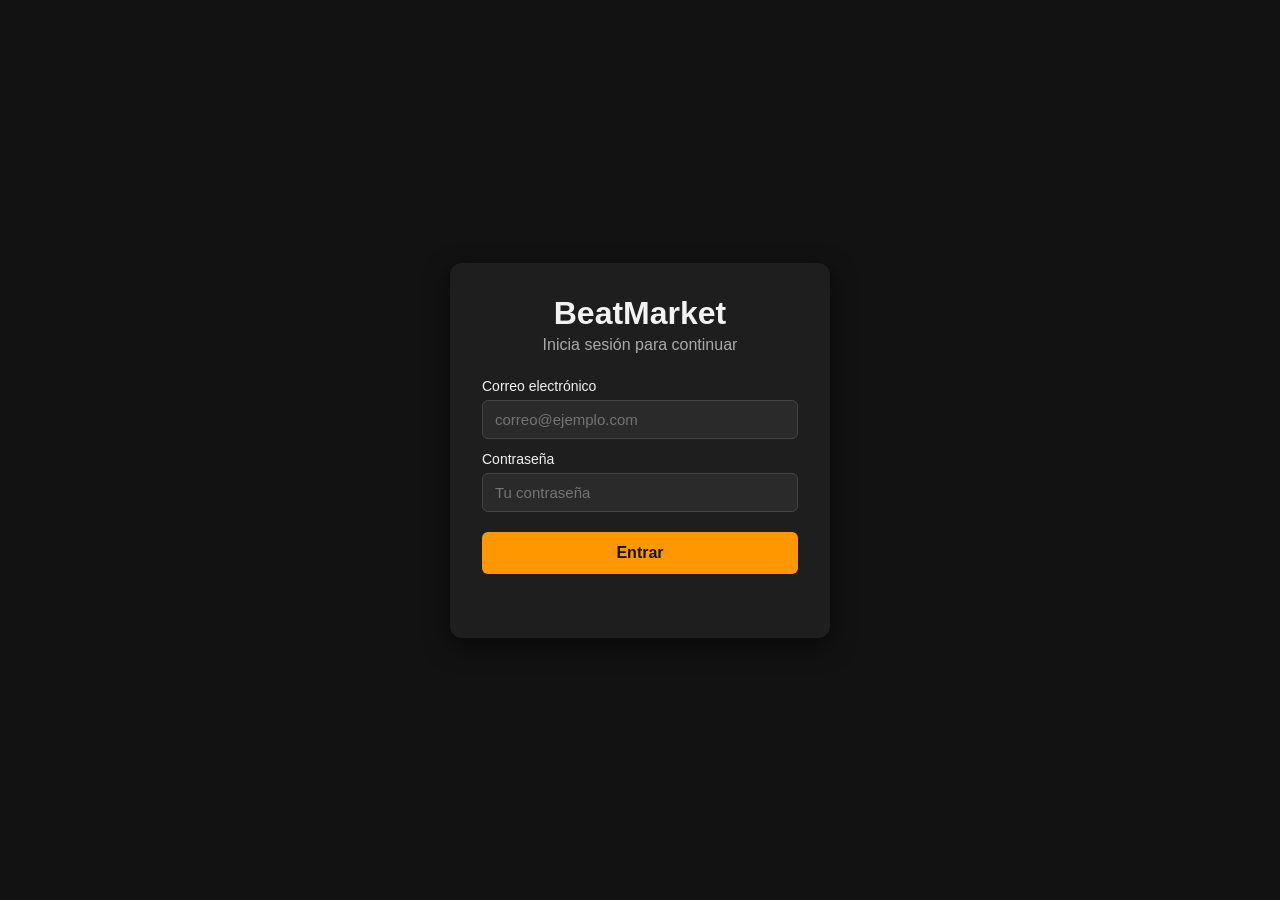
==== index.html @ 41615d0c "Login de Beatmarket" ====
<!DOCTYPE html>
<html lang="es">
<head>
    <meta charset="UTF-8">
    <meta name="viewport" content="width=device-width, initial-scale=1.0">
    <title>BeatMarket - Iniciar sesión</title>
    <link rel="stylesheet" href="css/estilos.css">
</head>
<body>
    <main class="tarjeta">
        <h1>BeatMarket</h1>
        <p class="subtitulo">Inicia sesión para continuar</p>

        <form id="formLogin">
            <label for="email">Correo electrónico</label>
            <input type="email" id="email" placeholder="correo@ejemplo.com" required>

            <label for="password">Contraseña</label>
            <input type="password" id="password" placeholder="Tu contraseña" required>

            <button type="submit">Entrar</button>
            <p id="mensaje" class="error"></p>
        </form>
    </main>

    <script src="js/login.js"></script>
</body>
</html>
---- css/estilos.css ----
* {
    box-sizing: border-box;
}

body {
    margin: 0;
    min-height: 100vh;
    display: flex;
    align-items: center;
    justify-content: center;
    font-family: Arial, Helvetica, sans-serif;
    background: #121212;
    color: #f2f2f2;
}

.tarjeta {
    width: 100%;
    max-width: 380px;
    padding: 32px;
    background: #1e1e1e;
    border-radius: 12px;
    box-shadow: 0 8px 24px rgba(0, 0, 0, 0.5);
}

h1 {
    margin: 0 0 4px;
    text-align: center;
}

.subtitulo {
    margin: 0 0 24px;
    text-align: center;
    color: #aaa;
}

label {
    display: block;
    margin: 12px 0 6px;
    font-size: 14px;
}

input {
    width: 100%;
    padding: 10px 12px;
    border: 1px solid #444;
    border-radius: 6px;
    background: #2a2a2a;
    color: #fff;
    font-size: 15px;
}

input:focus {
    outline: none;
    border-color: #ff9800;
}

button {
    width: 100%;
    margin-top: 20px;
    padding: 12px;
    border: none;
    border-radius: 6px;
    background: #ff9800;
    color: #121212;
    font-size: 16px;
    font-weight: bold;
    cursor: pointer;
}

button:hover {
    background: #ffb74d;
}

.error {
    min-height: 20px;
    margin: 12px 0 0;
    text-align: center;
    color: #ff6b6b;
    font-size: 14px;
}
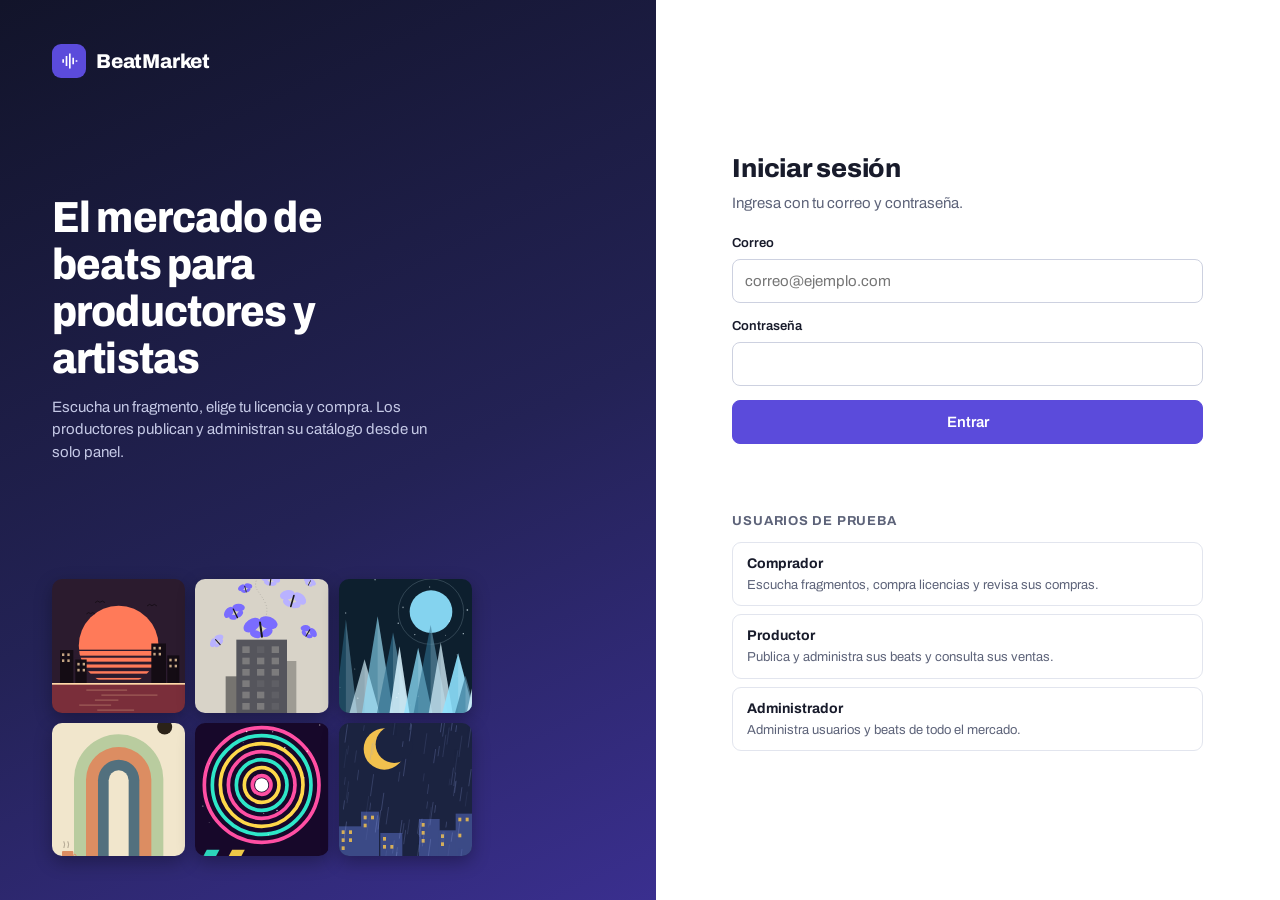
==== commit 3665fd71: "Frontend empresarial" ====
--- a/index.html
+++ b/index.html
@@ -4,25 +4,52 @@
     <meta charset="UTF-8">
     <meta name="viewport" content="width=device-width, initial-scale=1.0">
     <title>BeatMarket - Iniciar sesión</title>
+    <link rel="preload" href="fonts/archivo.woff2" as="font" type="font/woff2" crossorigin>
     <link rel="stylesheet" href="css/estilos.css">
 </head>
-<body>
-    <main class="tarjeta">
-        <h1>BeatMarket</h1>
-        <p class="subtitulo">Inicia sesión para continuar</p>
+<body class="pagina-login">
+    <main class="login">
 
-        <form id="formLogin">
-            <label for="email">Correo electrónico</label>
-            <input type="email" id="email" placeholder="correo@ejemplo.com" required>
+        <section class="login__marca" aria-label="BeatMarket">
+            <div class="logo">
+                <span class="logo__icono"><svg viewBox="0 0 24 24" aria-hidden="true"><path d="M4 10h2v4H4zM8 6h2v12H8zM12 3h2v18h-2zM16 8h2v8h-2zM20 11h2v2h-2z"/></svg></span>
+                BeatMarket
+            </div>
+            <div>
+                <h2 class="login__titular">El mercado de beats para productores y artistas</h2>
+                <p class="login__texto">Escucha un fragmento, elige tu licencia y compra. Los productores publican y administran su catálogo desde un solo panel.</p>
+            </div>
+            <div class="mosaico" id="mosaico" aria-hidden="true"></div>
+        </section>
 
-            <label for="password">Contraseña</label>
-            <input type="password" id="password" placeholder="Tu contraseña" required>
+        <section class="login__panel">
+            <form id="formLogin" class="login__form" novalidate>
+                <h1>Iniciar sesión</h1>
+                <p>Ingresa con tu correo y contraseña.</p>
 
-            <button type="submit">Entrar</button>
-            <p id="mensaje" class="error"></p>
-        </form>
+                <div class="campo">
+                    <label for="email">Correo</label>
+                    <input type="email" id="email" name="email" autocomplete="username" placeholder="correo@ejemplo.com" required>
+                </div>
+                <div class="campo">
+                    <label for="password">Contraseña</label>
+                    <input type="password" id="password" name="password" autocomplete="current-password" required>
+                </div>
+
+                <button type="submit" class="btn btn--primario btn--bloque" id="btnEntrar">Entrar</button>
+                <p id="mensaje" class="mensaje-error" role="alert"></p>
+            </form>
+
+            <div class="roles-demo">
+                <h2>Usuarios de prueba</h2>
+                <ul id="listaRoles"></ul>
+            </div>
+        </section>
+
     </main>
 
+    <script src="js/datos.js"></script>
+    <script src="js/api.js"></script>
     <script src="js/login.js"></script>
 </body>
-</html>+</html>
--- a/css/estilos.css
+++ b/css/estilos.css
@@ -1,80 +1,318 @@
-* {
-    box-sizing: border-box;
-}
-
+/* ==========================================================================
+   BeatMarket — estilos de la aplicación (panel empresarial para una tienda de beats)
+   ========================================================================== */
+@font-face {
+  font-family: "Archivo";
+  src: url("../fonts/archivo.woff2") format("woff2");
+  font-weight: 100 900;
+  font-stretch: 62% 125%;
+  font-display: swap;
+}
+
+:root {
+  --fondo: #f3f4f8;
+  --superficie: #ffffff;
+  --borde: #e2e5ee;
+  --texto: #181b2b;
+  --texto-suave: #5d6379;
+  --lateral: #12142a;
+  --lateral-texto: #aab0cb;
+  --acento: #5b4bdb;
+  --acento-oscuro: #4638b8;
+  --acento-claro: #ecebfd;
+  --ok: #17794a;
+  --ok-fondo: #e3f5ec;
+  --aviso: #94620a;
+  --aviso-fondo: #fdf1da;
+  --peligro: #b3261e;
+  --peligro-fondo: #fdeceb;
+  --radio: 10px;
+  --sombra: 0 1px 2px rgba(18, 20, 42, .06), 0 4px 14px rgba(18, 20, 42, .05);
+  --ancho-lateral: 244px;
+  --alto-reproductor: 76px;
+}
+
+* { box-sizing: border-box; }
+html { -webkit-text-size-adjust: 100%; }
 body {
-    margin: 0;
-    min-height: 100vh;
-    display: flex;
-    align-items: center;
-    justify-content: center;
-    font-family: Arial, Helvetica, sans-serif;
-    background: #121212;
-    color: #f2f2f2;
-}
-
-.tarjeta {
-    width: 100%;
-    max-width: 380px;
-    padding: 32px;
-    background: #1e1e1e;
-    border-radius: 12px;
-    box-shadow: 0 8px 24px rgba(0, 0, 0, 0.5);
-}
-
-h1 {
-    margin: 0 0 4px;
-    text-align: center;
-}
-
-.subtitulo {
-    margin: 0 0 24px;
-    text-align: center;
-    color: #aaa;
-}
-
-label {
-    display: block;
-    margin: 12px 0 6px;
-    font-size: 14px;
-}
-
-input {
-    width: 100%;
-    padding: 10px 12px;
-    border: 1px solid #444;
-    border-radius: 6px;
-    background: #2a2a2a;
-    color: #fff;
-    font-size: 15px;
-}
-
-input:focus {
-    outline: none;
-    border-color: #ff9800;
-}
-
-button {
-    width: 100%;
-    margin-top: 20px;
-    padding: 12px;
-    border: none;
-    border-radius: 6px;
-    background: #ff9800;
-    color: #121212;
-    font-size: 16px;
-    font-weight: bold;
-    cursor: pointer;
-}
-
-button:hover {
-    background: #ffb74d;
-}
-
-.error {
-    min-height: 20px;
-    margin: 12px 0 0;
-    text-align: center;
-    color: #ff6b6b;
-    font-size: 14px;
-}+  margin: 0;
+  font-family: "Archivo", system-ui, -apple-system, "Segoe UI", sans-serif;
+  font-size: 15px;
+  line-height: 1.5;
+  color: var(--texto);
+  background: var(--fondo);
+}
+h1, h2, h3, p { margin: 0; }
+button, input, select, textarea { font: inherit; color: inherit; }
+button { cursor: pointer; }
+[hidden] { display: none !important; }
+:focus-visible { outline: 3px solid var(--acento); outline-offset: 2px; }
+.sr-only { position: absolute; width: 1px; height: 1px; overflow: hidden; clip: rect(0 0 0 0); white-space: nowrap; }
+
+/* ---------- Botones ---------- */
+.btn {
+  display: inline-flex; align-items: center; justify-content: center; gap: 6px;
+  padding: 9px 16px; border-radius: 8px; border: 1px solid var(--borde);
+  background: var(--superficie); font-weight: 600; font-size: 14px; line-height: 1.2;
+  transition: background .15s, border-color .15s, transform .1s;
+}
+.btn:hover { background: #f1f2f8; border-color: #cdd1e0; }
+.btn:active { transform: translateY(1px); }
+.btn:disabled { opacity: .55; cursor: not-allowed; }
+.btn--primario { background: var(--acento); border-color: var(--acento); color: #fff; }
+.btn--primario:hover { background: var(--acento-oscuro); border-color: var(--acento-oscuro); }
+.btn--chico { padding: 5px 11px; font-size: 13px; }
+.btn--peligro { color: var(--peligro); }
+.btn--peligro:hover { background: var(--peligro-fondo); border-color: #f0c4c1; }
+.btn--peligro-lleno { background: var(--peligro); border-color: var(--peligro); color: #fff; }
+.btn--peligro-lleno:hover { background: #8f1d17; border-color: #8f1d17; }
+.btn--bloque { width: 100%; padding: 12px; font-size: 15px; }
+
+/* ---------- Formularios ---------- */
+.campo { display: flex; flex-direction: column; gap: 5px; }
+.campo label { font-size: 13px; font-weight: 600; color: var(--texto); }
+.campo input, .campo select, .campo textarea {
+  width: 100%; padding: 10px 12px; border: 1px solid #cdd1e0; border-radius: 8px;
+  background: #fff; font-size: 15px;
+}
+.campo textarea { resize: vertical; }
+.campo input:focus, .campo select:focus, .campo textarea:focus { border-color: var(--acento); outline: 3px solid rgba(91, 75, 219, .2); outline-offset: 0; }
+.campo__ayuda { color: var(--texto-suave); font-size: 12.5px; }
+.oblig { color: var(--peligro); }
+.rejilla-campos { display: grid; grid-template-columns: 1fr 1fr; gap: 14px; }
+.campo--completo { grid-column: 1 / -1; }
+.error-form, .mensaje-error { color: var(--peligro); font-size: 13.5px; font-weight: 600; min-height: 1.2em; margin-top: 10px; }
+
+/* ==========================================================================
+   LOGIN
+   ========================================================================== */
+.pagina-login { background: var(--superficie); }
+.login { display: grid; grid-template-columns: minmax(0, 1.05fr) minmax(0, 1fr); min-height: 100vh; }
+.login__marca {
+  position: relative; overflow: hidden; color: #fff; padding: 44px 52px;
+  background: linear-gradient(155deg, #12142a 0%, #232255 55%, #3a2f8f 100%);
+  display: flex; flex-direction: column; justify-content: space-between; gap: 32px;
+}
+.logo { display: inline-flex; align-items: center; gap: 10px; font-weight: 800; font-size: 20px; letter-spacing: -.01em; }
+.logo__icono { width: 34px; height: 34px; border-radius: 9px; background: var(--acento); display: grid; place-items: center; }
+.logo__icono svg { width: 20px; height: 20px; fill: #fff; }
+.login__titular { font-size: clamp(30px, 3.4vw, 46px); line-height: 1.08; font-weight: 800; letter-spacing: -.02em; font-stretch: 90%; max-width: 15ch; }
+.login__texto { margin-top: 14px; color: #c5c9e6; max-width: 44ch; }
+.mosaico { display: grid; grid-template-columns: repeat(3, 1fr); gap: 10px; max-width: 420px; }
+.mosaico__pieza { aspect-ratio: 1; border-radius: 10px; overflow: hidden; box-shadow: 0 6px 18px rgba(0, 0, 0, .3); }
+.mosaico__pieza svg { width: 100%; height: 100%; display: block; }
+.login__panel { display: flex; flex-direction: column; justify-content: center; padding: 44px clamp(24px, 6vw, 80px); gap: 28px; }
+.login__form h1 { font-size: 26px; font-weight: 800; letter-spacing: -.01em; }
+.login__form > p { color: var(--texto-suave); margin: 4px 0 20px; }
+.login__form .campo { margin-bottom: 14px; }
+.roles-demo h2 { font-size: 13px; text-transform: uppercase; letter-spacing: .06em; color: var(--texto-suave); margin-bottom: 10px; }
+.roles-demo ul { list-style: none; margin: 0; padding: 0; display: grid; gap: 8px; }
+.rol-demo {
+  width: 100%; text-align: left; display: grid; gap: 2px; padding: 10px 14px;
+  background: #fff; border: 1px solid var(--borde); border-radius: 9px;
+}
+.rol-demo:hover { border-color: var(--acento); background: var(--acento-claro); }
+.rol-demo.activo { border-color: var(--acento); background: var(--acento-claro); }
+.rol-demo strong { font-size: 14px; }
+.rol-demo span { font-size: 13px; color: var(--texto-suave); }
+
+/* ==========================================================================
+   APLICACIÓN
+   ========================================================================== */
+.app { display: grid; grid-template-columns: var(--ancho-lateral) minmax(0, 1fr); min-height: 100vh; padding-bottom: var(--alto-reproductor); }
+
+.lateral {
+  background: var(--lateral); color: var(--lateral-texto); display: flex; flex-direction: column;
+  padding: 20px 14px; position: sticky; top: 0; height: 100vh; align-self: start;
+}
+.lateral .logo { color: #fff; padding: 4px 8px 22px; }
+.menu { display: grid; gap: 3px; }
+.menu__enlace {
+  display: flex; align-items: center; gap: 11px; padding: 10px 12px; border-radius: 8px;
+  color: var(--lateral-texto); text-decoration: none; font-weight: 600; font-size: 14.5px;
+}
+.menu__enlace svg { width: 19px; height: 19px; fill: none; stroke: currentColor; stroke-width: 1.8; stroke-linecap: round; stroke-linejoin: round; flex: none; }
+.menu__enlace:hover { background: rgba(255, 255, 255, .07); color: #fff; }
+.menu__enlace[aria-current="page"] { background: var(--acento); color: #fff; }
+.lateral__pie { margin-top: auto; padding: 14px 8px 0; border-top: 1px solid rgba(255, 255, 255, .1); font-size: 12.5px; }
+
+.principal { min-width: 0; display: flex; flex-direction: column; }
+.barra-superior {
+  display: flex; align-items: center; justify-content: space-between; gap: 16px;
+  padding: 14px 32px; background: var(--superficie); border-bottom: 1px solid var(--borde);
+  position: sticky; top: 0; z-index: 5;
+}
+.barra-superior h1 { font-size: 20px; font-weight: 800; letter-spacing: -.01em; }
+.usuario { display: flex; align-items: center; gap: 12px; }
+.usuario__datos { text-align: right; line-height: 1.25; }
+.usuario__nombre { font-weight: 700; font-size: 14px; }
+.insignia {
+  display: inline-block; padding: 2px 9px; border-radius: 99px; font-size: 12px; font-weight: 700;
+  background: var(--acento-claro); color: var(--acento-oscuro); white-space: nowrap;
+}
+.insignia--ok { background: var(--ok-fondo); color: var(--ok); }
+.insignia--aviso { background: var(--aviso-fondo); color: var(--aviso); }
+.insignia--gris { background: #eceef4; color: var(--texto-suave); }
+.insignia--admin { background: #fde7ee; color: #a01c4a; }
+.menu-movil { display: none; }
+
+.contenido { padding: 28px 32px 40px; display: grid; gap: 24px; align-content: start; max-width: 1280px; width: 100%; }
+.encabezado-vista h2 { font-size: 22px; font-weight: 800; letter-spacing: -.01em; }
+.encabezado-vista p { color: var(--texto-suave); margin-top: 2px; }
+
+/* KPIs */
+.kpis { display: grid; grid-template-columns: repeat(auto-fit, minmax(210px, 1fr)); gap: 16px; }
+.kpi { background: var(--superficie); border: 1px solid var(--borde); border-radius: var(--radio); padding: 18px 20px; box-shadow: var(--sombra); }
+.kpi__etiqueta { font-size: 13px; color: var(--texto-suave); font-weight: 600; }
+.kpi__valor { font-size: 30px; font-weight: 800; letter-spacing: -.02em; margin-top: 4px; font-variant-numeric: tabular-nums; }
+.kpi__nota { font-size: 12.5px; color: var(--texto-suave); margin-top: 2px; }
+
+/* Paneles y tablas */
+.panel { background: var(--superficie); border: 1px solid var(--borde); border-radius: var(--radio); box-shadow: var(--sombra); overflow: hidden; }
+.panel__cab { display: flex; align-items: center; justify-content: space-between; gap: 16px; padding: 18px 20px 6px; flex-wrap: wrap; }
+.panel__titulo { font-size: 17px; font-weight: 800; }
+.panel__desc { color: var(--texto-suave); font-size: 14px; }
+.panel__cuerpo { padding: 14px 20px 20px; }
+.barra-tabla { display: flex; align-items: center; justify-content: space-between; gap: 12px; padding: 12px 20px; flex-wrap: wrap; }
+.buscador { width: min(320px, 100%); padding: 8px 12px; border: 1px solid #cdd1e0; border-radius: 8px; background: #fff; }
+.buscador:focus { border-color: var(--acento); outline: 3px solid rgba(91, 75, 219, .2); outline-offset: 0; }
+.contador { font-size: 13px; color: var(--texto-suave); }
+.tabla-caja { overflow-x: auto; }
+.tabla { width: 100%; border-collapse: collapse; font-size: 14px; }
+.tabla th { text-align: left; font-size: 12px; text-transform: uppercase; letter-spacing: .05em; color: var(--texto-suave); padding: 10px 20px; background: #f7f8fc; border-top: 1px solid var(--borde); border-bottom: 1px solid var(--borde); white-space: nowrap; }
+.tabla td { padding: 12px 20px; border-bottom: 1px solid #edeff5; vertical-align: middle; }
+.tabla tbody tr:hover { background: #fafaff; }
+.tabla tbody tr:last-child td { border-bottom: 0; }
+.col-acciones { text-align: right; white-space: nowrap; }
+.col-acciones .btn + .btn { margin-left: 6px; }
+.num { text-align: right; font-variant-numeric: tabular-nums; }
+.celda-beat { display: flex; align-items: center; gap: 12px; }
+.celda-beat__arte { width: 40px; height: 40px; border-radius: 7px; overflow: hidden; flex: none; }
+.celda-beat__arte svg { width: 100%; height: 100%; display: block; }
+.celda-beat strong { display: block; line-height: 1.25; }
+.celda-beat small { color: var(--texto-suave); }
+.vacio { padding: 36px 20px; text-align: center; color: var(--texto-suave); }
+.vacio--error { color: var(--peligro); display: grid; gap: 12px; justify-items: center; }
+
+.dos-columnas { display: grid; grid-template-columns: minmax(0, 1.4fr) minmax(0, 1fr); gap: 24px; align-items: start; }
+.lista-permisos { list-style: none; margin: 0; padding: 0; display: grid; gap: 10px; }
+.lista-permisos li { display: flex; gap: 10px; align-items: flex-start; }
+.marca-ok, .marca-no { flex: none; width: 20px; height: 20px; border-radius: 50%; display: grid; place-items: center; font-size: 12px; font-weight: 800; margin-top: 1px; }
+.marca-ok { background: var(--ok-fondo); color: var(--ok); }
+.marca-no { background: #eceef4; color: #8a90a6; }
+.permiso--no { color: var(--texto-suave); }
+.tabla--permisos td, .tabla--permisos th { text-align: center; }
+.tabla--permisos td:first-child, .tabla--permisos th:first-child { text-align: left; }
+
+/* ==========================================================================
+   CATÁLOGO
+   ========================================================================== */
+.filtros { display: flex; gap: 8px; flex-wrap: wrap; align-items: center; }
+.chip { padding: 6px 14px; border-radius: 99px; border: 1px solid var(--borde); background: #fff; font-weight: 600; font-size: 13.5px; }
+.chip:hover { border-color: var(--acento); }
+.chip[aria-pressed="true"] { background: var(--acento); border-color: var(--acento); color: #fff; }
+.filtros .buscador { margin-left: auto; }
+.rejilla-beats { display: grid; grid-template-columns: repeat(auto-fill, minmax(230px, 1fr)); gap: 18px; }
+.tarjeta { background: var(--superficie); border: 1px solid var(--borde); border-radius: var(--radio); box-shadow: var(--sombra); overflow: hidden; display: flex; flex-direction: column; }
+.tarjeta__arte { position: relative; aspect-ratio: 1; background: #ddd; }
+.tarjeta__arte svg { width: 100%; height: 100%; display: block; }
+.btn-play {
+  position: absolute; right: 12px; bottom: 12px; width: 48px; height: 48px; border-radius: 50%;
+  border: 0; background: #fff; color: var(--acento); display: grid; place-items: center;
+  box-shadow: 0 4px 14px rgba(0, 0, 0, .3); transition: transform .12s, background .15s;
+}
+.btn-play:hover { transform: scale(1.07); }
+.btn-play svg { width: 22px; height: 22px; fill: currentColor; }
+.btn-play .ico-pausa { display: none; }
+.btn-play.sonando { background: var(--acento); color: #fff; }
+.btn-play.sonando .ico-play { display: none; }
+.btn-play.sonando .ico-pausa { display: block; }
+.tarjeta__cuerpo { padding: 14px 16px 16px; display: grid; gap: 6px; flex: 1; align-content: start; }
+.tarjeta__titulo { font-size: 16px; font-weight: 800; line-height: 1.25; }
+.tarjeta__productor { color: var(--texto-suave); font-size: 13.5px; }
+.tarjeta__etiquetas { display: flex; gap: 6px; flex-wrap: wrap; margin: 2px 0; }
+.tarjeta__pie { display: flex; align-items: center; justify-content: space-between; gap: 8px; margin-top: auto; padding-top: 8px; }
+.precio { font-weight: 800; font-size: 16px; font-variant-numeric: tabular-nums; }
+.precio small { font-weight: 500; color: var(--texto-suave); font-size: 12px; display: block; }
+
+/* ==========================================================================
+   REPRODUCTOR
+   ========================================================================== */
+.reproductor {
+  position: fixed; left: 0; right: 0; bottom: 0; z-index: 20; height: var(--alto-reproductor);
+  background: var(--lateral); color: #fff; display: grid; grid-template-columns: minmax(180px, 1fr) minmax(0, 2fr) minmax(120px, 1fr);
+  align-items: center; gap: 20px; padding: 0 24px 0 calc(var(--ancho-lateral) + 24px);
+  border-top: 1px solid rgba(255, 255, 255, .1);
+}
+.reproductor__beat { display: flex; align-items: center; gap: 12px; min-width: 0; }
+.reproductor__arte { width: 48px; height: 48px; border-radius: 8px; overflow: hidden; flex: none; background: rgba(255, 255, 255, .1); }
+.reproductor__arte svg { width: 100%; height: 100%; display: block; }
+.reproductor__titulo { font-weight: 700; font-size: 14px; white-space: nowrap; overflow: hidden; text-overflow: ellipsis; }
+.reproductor__sub { color: var(--lateral-texto); font-size: 12.5px; white-space: nowrap; overflow: hidden; text-overflow: ellipsis; }
+.reproductor__centro { display: flex; align-items: center; gap: 14px; }
+.reproductor__boton { width: 42px; height: 42px; border-radius: 50%; border: 0; background: #fff; color: var(--lateral); display: grid; place-items: center; flex: none; }
+.reproductor__boton:disabled { opacity: .4; cursor: default; }
+.reproductor__boton svg { width: 20px; height: 20px; fill: currentColor; }
+.reproductor__boton .ico-pausa { display: none; }
+.reproductor__boton.sonando .ico-play { display: none; }
+.reproductor__boton.sonando .ico-pausa { display: block; }
+.reproductor__barra { flex: 1; height: 6px; background: rgba(255, 255, 255, .18); border-radius: 99px; overflow: hidden; }
+.reproductor__barra i { display: block; height: 100%; width: 0; background: #9d92ff; border-radius: inherit; }
+.reproductor__aviso { text-align: right; font-size: 12.5px; color: var(--lateral-texto); }
+
+/* ==========================================================================
+   DIÁLOGOS Y AVISOS
+   ========================================================================== */
+.dialogo { border: 0; border-radius: 14px; padding: 0; width: min(560px, calc(100vw - 32px)); box-shadow: 0 24px 60px rgba(18, 20, 42, .35); color: var(--texto); }
+.dialogo::backdrop { background: rgba(18, 20, 42, .55); }
+.dialogo__cab { display: flex; align-items: center; justify-content: space-between; padding: 18px 22px; border-bottom: 1px solid var(--borde); }
+.dialogo__cab h2 { font-size: 18px; font-weight: 800; }
+.dialogo__cerrar { border: 0; background: none; font-size: 26px; line-height: 1; color: var(--texto-suave); padding: 0 4px; border-radius: 6px; }
+.dialogo__cerrar:hover { color: var(--texto); }
+.dialogo__cuerpo { padding: 20px 22px 8px; }
+.dialogo__pie { display: flex; justify-content: flex-end; gap: 10px; padding: 14px 22px 20px; }
+.licencias { display: grid; gap: 10px; margin-top: 12px; }
+.licencia { display: flex; gap: 12px; align-items: flex-start; padding: 12px 14px; border: 1px solid var(--borde); border-radius: 10px; cursor: pointer; }
+.licencia:hover { border-color: var(--acento); }
+.licencia:has(input:checked) { border-color: var(--acento); background: var(--acento-claro); }
+.licencia input { margin-top: 4px; accent-color: var(--acento); }
+.licencia__titulo { display: flex; justify-content: space-between; gap: 12px; font-weight: 700; }
+.licencia ul { margin: 4px 0 0; padding-left: 18px; color: var(--texto-suave); font-size: 13px; }
+.licencia__cuerpo { flex: 1; }
+
+.avisos { position: fixed; top: 18px; right: 18px; z-index: 50; display: grid; gap: 8px; }
+.aviso { padding: 11px 16px; border-radius: 9px; background: var(--lateral); color: #fff; font-weight: 600; font-size: 14px; box-shadow: 0 8px 24px rgba(0, 0, 0, .25); border-left: 4px solid #4cc38a; animation: entra .2s ease-out; }
+.aviso--error { border-left-color: #ff6b61; }
+.aviso--sale { opacity: 0; transition: opacity .35s; }
+@keyframes entra { from { transform: translateY(-8px); opacity: 0; } to { transform: none; opacity: 1; } }
+
+/* ==========================================================================
+   RESPONSIVE
+   ========================================================================== */
+@media (max-width: 900px) {
+  .login { grid-template-columns: 1fr; }
+  .login__marca { padding: 28px 24px; }
+  .mosaico { display: none; }
+  .app { grid-template-columns: 1fr; }
+  .lateral { position: fixed; left: 0; top: 0; bottom: 0; width: var(--ancho-lateral); z-index: 30; transform: translateX(-100%); transition: transform .2s; }
+  .lateral.abierto { transform: none; box-shadow: 0 0 0 100vmax rgba(18, 20, 42, .5); }
+  .menu-movil { display: inline-flex; }
+  .barra-superior, .contenido { padding-left: 18px; padding-right: 18px; }
+  .reproductor { grid-template-columns: minmax(0, 1fr) auto; padding-left: 16px; padding-right: 16px; }
+  .reproductor__barra, .reproductor__aviso { display: none; }
+  .dos-columnas { grid-template-columns: 1fr; }
+  .usuario__datos { display: none; }
+}
+@media (max-width: 600px) {
+  .rejilla-campos { grid-template-columns: 1fr; }
+  .tabla thead { display: none; }
+  .tabla, .tabla tbody, .tabla tr, .tabla td { display: block; width: 100%; }
+  .tabla tr { padding: 10px 16px; border-bottom: 1px solid var(--borde); }
+  .tabla td { border: 0; padding: 4px 0; text-align: left !important; }
+  .tabla td[data-etiqueta]::before { content: attr(data-etiqueta) ": "; color: var(--texto-suave); font-size: 12px; font-weight: 600; }
+  .col-acciones { padding-top: 8px !important; }
+  .filtros .buscador { margin-left: 0; width: 100%; }
+}
+@media (prefers-reduced-motion: reduce) {
+  * { animation: none !important; transition: none !important; }
+}
